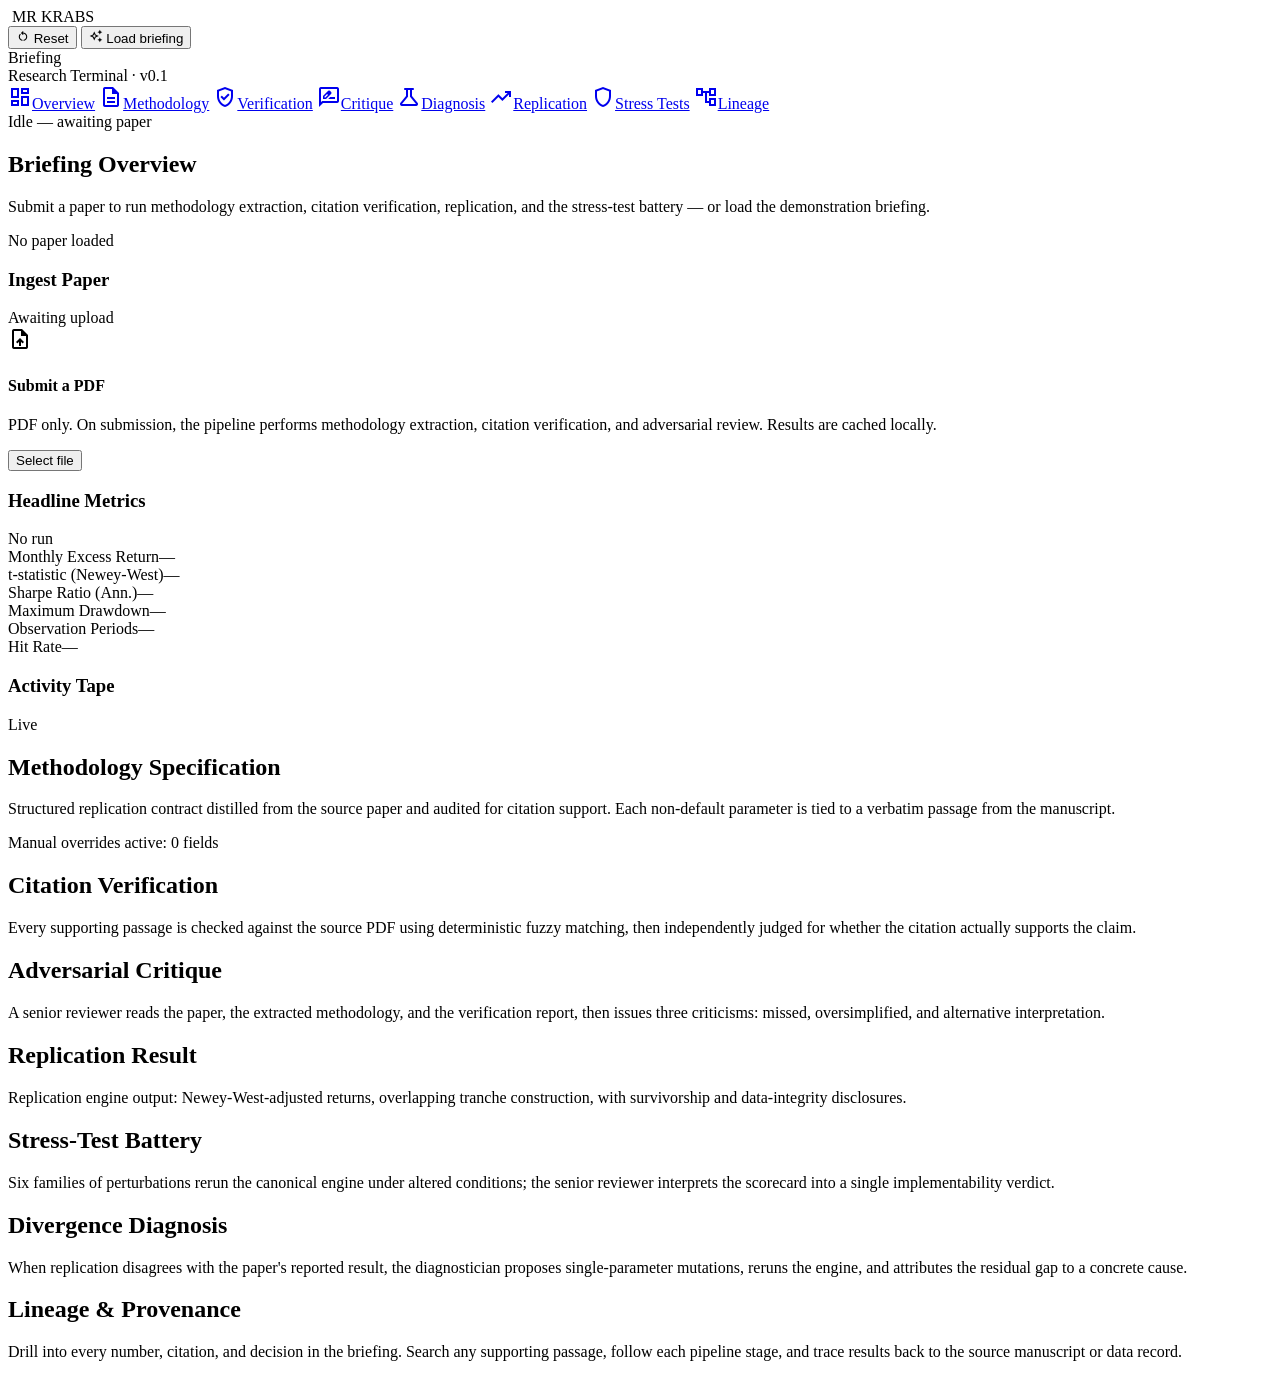
==== app/static/index.html @ 86809bd8 "Brand: rename to MR KRABS, inline logo with transparent backdrop - Renamed the topnav title from "Br" ====
<!DOCTYPE html>
<html class="dark" lang="en">
<head>
<meta charset="utf-8" />
<meta content="width=device-width, initial-scale=1.0" name="viewport" />
<title>Bridgewater Replication Terminal</title>
<link rel="preconnect" href="https://fonts.googleapis.com" />
<link rel="preconnect" href="https://fonts.gstatic.com" crossorigin />
<link href="https://fonts.googleapis.com/css2?family=Inter:wght@400;500;600;700&display=swap" rel="stylesheet" />
<link href="https://fonts.googleapis.com/css2?family=Material+Symbols+Outlined:wght,FILL@100..700,0..1&display=swap" rel="stylesheet" />
<link rel="stylesheet" href="/static/styles.css" />
</head>
<body>
<!-- Top nav -->
<nav class="topnav">
  <div class="brand">
    <img class="brand-logo" src="/static/logo.png" alt="" aria-hidden="true" />
    <span>MR KRABS</span>
  </div>
  <div class="topnav-right">
    <span class="verdict" id="verdict-badge" hidden></span>
    <button class="btn-ghost" id="reset-btn" title="Reset">
      <span class="material-symbols-outlined" style="font-size:14px;">restart_alt</span>
      Reset
    </button>
    <button class="btn-ghost" id="demo-btn">
      <span class="material-symbols-outlined" style="font-size:14px;">auto_awesome</span>
      Load briefing
    </button>
  </div>
</nav>

<!-- Phase 5 polish — pipeline progress stepper -->
<div class="pipeline-stepper" id="pipeline-stepper" hidden>
  <span class="ps-step" data-stage="parse" data-state="pending"><span class="ps-icon"></span>Ingest</span><span class="ps-arrow">›</span>
  <span class="ps-step" data-stage="a1" data-state="pending"><span class="ps-icon"></span>Methodology</span><span class="ps-arrow">›</span>
  <span class="ps-step" data-stage="a2" data-state="pending"><span class="ps-icon"></span>Verify</span><span class="ps-arrow">›</span>
  <span class="ps-step" data-stage="a3" data-state="pending"><span class="ps-icon"></span>Review</span><span class="ps-arrow">›</span>
  <span class="ps-step" data-stage="b" data-state="pending"><span class="ps-icon"></span>Data Map</span><span class="ps-arrow">›</span>
  <span class="ps-step" data-stage="engine" data-state="pending"><span class="ps-icon"></span>Backtest</span><span class="ps-arrow">›</span>
  <span class="ps-step" data-stage="d2" data-state="pending"><span class="ps-icon"></span>Diagnose</span><span class="ps-arrow">›</span>
  <span class="ps-step" data-stage="battery" data-state="pending"><span class="ps-icon"></span>Stress Battery</span><span class="ps-arrow">›</span>
  <span class="ps-step" data-stage="d3" data-state="pending"><span class="ps-icon"></span>CIO Verdict</span>
  <span class="ps-collapsed" id="ps-collapsed" hidden></span>
</div>

<!-- Phase 5 — Headline verdict strip (above tabs, always visible once loaded) -->
<section class="verdict-strip" id="verdict-strip" hidden>
  <div class="vs-header">
    <div class="vs-paper">
      <h2 id="vs-paper-title">—</h2>
      <span class="vs-confidence" id="vs-confidence">confidence: —</span>
    </div>
    <button class="vs-dbt-btn" id="vs-dbt-toggle" hidden type="button">
      <span class="material-symbols-outlined" style="font-size:16px;">science</span>
      <span id="vs-dbt-label">Generalization (DBT 1985)</span>
    </button>
  </div>
  <div class="vs-columns">
    <div class="vs-col vs-col-claim">
      <div class="vs-label">Paper Reported Result</div>
      <div>
        <span class="vs-value" id="vs-claim-value">—</span>
        <span class="vs-tstat" id="vs-claim-tstat">—</span>
      </div>
      <div class="vs-loc" id="vs-claim-loc">—</div>
    </div>
    <div class="vs-divider" aria-hidden="true">vs</div>
    <div class="vs-col vs-col-verdict" id="vs-col-verdict">
      <div class="vs-label">Implementable Alpha</div>
      <div>
        <span class="vs-value" id="vs-impl-value">—</span>
        <span class="vs-tstat" id="vs-impl-tstat">—</span>
        <span class="vs-tag-row"><span class="vs-tag" id="vs-tag">—</span></span>
        <span class="vs-why" id="vs-why" tabindex="0" role="button">Rationale</span>
      </div>
    </div>
  </div>
  <div class="vs-windows">
    <span class="vs-w-item"><span class="vs-w-label">Paper Window</span><span id="vs-paper-window">—</span></span>
    <span class="vs-w-sep"></span>
    <span class="vs-w-item"><span class="vs-w-label">Replication Window</span><span id="vs-engine-window">—</span></span>
    <span class="vs-w-sep"></span>
    <span class="vs-w-item"><span class="vs-w-label">Attribution</span><span id="vs-gap-attr">—</span></span>
  </div>
  <div class="vs-summary" id="vs-summary"></div>
  <div class="vs-why-popover" id="vs-why-popover" hidden></div>
</section>

<!-- DBT side panel (slides in from right when triggered) -->
<aside class="dbt-panel" id="dbt-panel" hidden>
  <div class="dbt-panel-head">
    <div>
      <h3 id="dbt-paper-title">Generalization test</h3>
      <p class="sub" id="dbt-arch-summary">—</p>
    </div>
    <button class="btn-ghost" id="dbt-panel-close" type="button" aria-label="close">
      <span class="material-symbols-outlined">close</span>
    </button>
  </div>
  <div class="dbt-panel-body" id="dbt-panel-body">—</div>
</aside>

<div class="shell">
  <!-- Side nav -->
  <aside class="sidenav">
    <div class="sidenav-head">
      <div class="sidenav-title">Briefing</div>
      <div class="sidenav-sub">Research Terminal · v0.1</div>
    </div>
    <nav class="sidenav-links" id="sidenav-links">
      <a href="#" data-tab="overview" class="active"><span class="material-symbols-outlined">dashboard</span>Overview</a>
      <a href="#" data-tab="spec"><span class="material-symbols-outlined">description</span>Methodology</a>
      <a href="#" data-tab="verification"><span class="material-symbols-outlined">verified_user</span>Verification</a>
      <a href="#" data-tab="critique"><span class="material-symbols-outlined">rate_review</span>Critique</a>
      <a href="#" data-tab="diagnosis"><span class="material-symbols-outlined">science</span>Diagnosis</a>
      <a href="#" data-tab="backtest"><span class="material-symbols-outlined">trending_up</span>Replication</a>
      <a href="#" data-tab="robustness"><span class="material-symbols-outlined">shield</span>Stress Tests</a>
      <a href="#" data-tab="provenance"><span class="material-symbols-outlined">account_tree</span>Lineage</a>
    </nav>
    <div class="sidenav-foot">
      <div class="status-pill" id="status-pill">
        <span class="dot gray"></span>
        <span id="status-text">Idle — awaiting paper</span>
      </div>
    </div>
  </aside>

  <!-- Main -->
  <main class="canvas">
    <!-- OVERVIEW -->
    <section class="tab" data-tab="overview">
      <header class="page-head">
        <div>
          <h1>Briefing Overview</h1>
          <p class="sub">Submit a paper to run methodology extraction, citation verification, replication, and the stress-test battery — or load the demonstration briefing.</p>
        </div>
        <div class="head-meta">
          <span class="meta-pill" id="paper-title">No paper loaded</span>
        </div>
      </header>

      <div class="grid-12">
        <!-- Run config (dial panel) — hidden from the UI; DOM kept so the
             dial-form readers / seeders / wiring continue to no-op cleanly
             (applyDials defaults to A1's values, readPaperClaimOverride
             returns null). The auto-run-on-upload flow is the user-facing
             entry point; re-runs on previously uploaded papers go through
             the papers-list "Select" button. -->
        <div class="card col-12 runconfig-card" id="runconfig-card" style="display:none;">
          <div class="card-head runconfig-head" id="runconfig-head">
            <h3>Run config</h3>
            <div class="runconfig-head-right">
              <span class="chip" id="runconfig-chip"><span class="dot gray"></span>Defaults</span>
              <button class="btn-ghost runconfig-toggle" id="runconfig-toggle" type="button" aria-expanded="true" title="Collapse / expand">
                <span class="material-symbols-outlined chev" id="runconfig-chev">expand_less</span>
              </button>
            </div>
          </div>
          <div class="runconfig-body" id="runconfig-body">
            <p class="runconfig-intro">Override the extracted <span class="mono">ReplicationSpec</span> before the pipeline runs. Changes live-update the Spec tab; click <span class="mono">Run pipeline</span> to fire A1 → A2 → A3 → backtest → robustness → diagnosis on the selected paper.</p>

            <!-- Group 1: Universe -->
            <div class="runconfig-group">
              <div class="runconfig-group-head">Universe</div>
              <div class="runconfig-grid">
                <label class="dial dial-wide">
                  <span class="dial-label">universe.name <span class="dial-help" title="Stock universe (defeatbeta_yahoo, post-1994, survivorship-biased) vs. Ken French 6-factor portfolio universe (1973+, no survivorship). Use ken_french_factors for AQR-style streakiness papers and any paper whose cross-section is factor portfolios rather than individual stocks.">?</span></span>
                  <select id="dial-universe-name">
                    <option value="">(use A1's value)</option>
                    <option value="defeatbeta_all_equities">defeatbeta_all_equities (US stocks, 1994+)</option>
                    <option value="ken_french_factors">ken_french_factors (KF 6-factor zoo, 1973+)</option>
                  </select>
                </label>
                <label class="dial">
                  <span class="dial-label">universe.min_price <span class="dial-help" title="Excludes penny-stock noise; $5 is a common floor.">?</span></span>
                  <input type="number" id="dial-min-price" min="0" step="0.5" value="5" />
                </label>
                <label class="dial">
                  <span class="dial-label">start_date <span class="dial-help" title="Paper's original window. If the engine substitutes a different window because the paper predates the data panel, the Backtest tab will show the substitution.">?</span></span>
                  <input type="date" id="dial-start-date" />
                </label>
                <label class="dial">
                  <span class="dial-label">end_date <span class="dial-help" title="Paper's original window. If the engine substitutes a different window because the paper predates the data panel, the Backtest tab will show the substitution.">?</span></span>
                  <input type="date" id="dial-end-date" />
                </label>
                <div class="dial dial-wide">
                  <span class="dial-label">universe.exchanges <span class="dial-help" title="Yahoo panel lacks exchange tags; this is advisory — the engine falls back to the full US universe regardless, but a fidelity warning will appear.">?</span></span>
                  <div class="dial-checks" id="dial-exchanges">
                    <label><input type="checkbox" value="NYSE" /> NYSE</label>
                    <label><input type="checkbox" value="AMEX" /> AMEX</label>
                    <label><input type="checkbox" value="NASDAQ" /> NASDAQ</label>
                  </div>
                </div>
              </div>
            </div>

            <!-- Group 2: Methodology -->
            <div class="runconfig-group">
              <div class="runconfig-group-head">Methodology</div>
              <div class="runconfig-grid">
                <label class="dial">
                  <span class="dial-label">signal.lookback_months <span class="dial-help" title="JT grid.">?</span></span>
                  <select id="dial-lookback">
                    <option value="3">3</option>
                    <option value="6" selected>6</option>
                    <option value="9">9</option>
                    <option value="12">12</option>
                  </select>
                </label>
                <label class="dial">
                  <span class="dial-label">signal.skip_months <span class="dial-help" title="Panel A vs Panel B.">?</span></span>
                  <select id="dial-skip">
                    <option value="0" selected>0</option>
                    <option value="1">1</option>
                  </select>
                </label>
                <label class="dial">
                  <span class="dial-label">rebalance.holding_period_months</span>
                  <select id="dial-holding">
                    <option value="3">3</option>
                    <option value="6" selected>6</option>
                    <option value="9">9</option>
                    <option value="12">12</option>
                  </select>
                </label>
                <label class="dial">
                  <span class="dial-label">portfolio.n_buckets <span class="dial-help" title="Quintile / decile / vigintile.">?</span></span>
                  <select id="dial-buckets">
                    <option value="5">5</option>
                    <option value="10" selected>10</option>
                    <option value="20">20</option>
                  </select>
                </label>
                <div class="dial">
                  <span class="dial-label">portfolio.weighting</span>
                  <div class="dial-radios" id="dial-weighting">
                    <label><input type="radio" name="weighting" value="equal" checked /> equal</label>
                    <label><input type="radio" name="weighting" value="value" /> value</label>
                  </div>
                </div>
                <label class="dial">
                  <span class="dial-label">portfolio.long_bucket</span>
                  <input type="number" id="dial-long-bucket" min="1" max="10" value="10" />
                </label>
                <label class="dial">
                  <span class="dial-label">portfolio.short_bucket</span>
                  <input type="number" id="dial-short-bucket" min="1" max="10" value="1" />
                </label>
              </div>
            </div>

            <!-- Group 3: Execution -->
            <div class="runconfig-group">
              <div class="runconfig-group-head">Execution</div>
              <div class="runconfig-grid">
                <label class="dial">
                  <span class="dial-label">transaction_cost_bps <span class="dial-help" title="Sent at the request level (not on ReplicationSpec).">?</span></span>
                  <select id="dial-tcost">
                    <option value="0" selected>0</option>
                    <option value="5">5</option>
                    <option value="10">10</option>
                    <option value="25">25</option>
                    <option value="50">50</option>
                  </select>
                </label>
                <label class="dial">
                  <span class="dial-label">rebalance.execution_lag_days</span>
                  <select id="dial-lag">
                    <option value="0">0</option>
                    <option value="1" selected>1</option>
                    <option value="2">2</option>
                    <option value="5">5</option>
                    <option value="10">10</option>
                  </select>
                </label>
              </div>
            </div>

            <!-- Group 4: Misc -->
            <div class="runconfig-group">
              <div class="runconfig-group-head">Misc</div>
              <div class="runconfig-grid">
                <label class="dial dial-checkbox">
                  <input type="checkbox" id="dial-nyse-bp" />
                  <span class="dial-label">use_nyse_breakpoints <span class="dial-help" title="Paper-accurate breakpoints use NYSE-only; Yahoo lacks this tag so this is advisory/flag-only. Will show a fidelity note.">?</span></span>
                </label>
              </div>
            </div>

            <div class="runconfig-claim-override">
              <span class="dial-label" style="font-weight:600;">
                Paper headline (optional override)
                <span class="dial-help" title="When A1 cannot extract the paper's headline number — common for papers that report Sharpe ratios, regression alphas, or non-standard metrics — type the monthly long-short return and t-stat here. Without one, D2 has no comparison target and the verdict strip cannot claim 'implementable alpha vs paper'.">?</span>
              </span>
              <div class="runconfig-claim-row">
                <label>
                  monthly return
                  <input type="number" step="0.01" id="claim-override-return" placeholder="e.g. 0.95" />
                  <span class="unit">%/mo</span>
                </label>
                <label>
                  t-stat
                  <input type="number" step="0.01" id="claim-override-tstat" placeholder="e.g. 2.67" />
                </label>
                <label>
                  window
                  <input type="text" id="claim-override-window" placeholder="e.g. Jan 2004 – Dec 2023" />
                </label>
              </div>
            </div>

            <div class="runconfig-foot">
              <select class="runconfig-paper-select" id="runconfig-paper-select" title="Paper to run the pipeline on">
                <option value="">— no paper selected —</option>
              </select>
              <button class="btn-primary" id="run-pipeline-btn" type="button" disabled title="Upload or pick a paper first">
                <span class="material-symbols-outlined" style="font-size:16px;">play_arrow</span>
                Run pipeline
              </button>
            </div>
          </div>
        </div>

        <!-- Ingestion -->
        <div class="card col-8">
          <div class="card-head">
            <h3>Ingest Paper</h3>
            <span class="chip" id="ingest-chip"><span class="dot amber"></span>Awaiting upload</span>
          </div>
          <div class="dropzone" id="dropzone">
            <input type="file" id="file-input" accept=".pdf" hidden />
            <div class="dropzone-inner">
              <span class="material-symbols-outlined icon-big">upload_file</span>
              <h4>Submit a PDF</h4>
              <p>PDF only. On submission, the pipeline performs methodology extraction, citation verification, and adversarial review. Results are cached locally.</p>
              <button class="btn-primary" id="pick-btn">Select file</button>
            </div>
          </div>
          <div class="papers-list" id="papers-list"></div>
        </div>

        <!-- Live metrics -->
        <div class="col-4 col-stack">
          <div class="card">
            <div class="card-head">
              <h3>Headline Metrics</h3>
              <span class="chip" id="metric-chip"><span class="dot gray"></span>No run</span>
            </div>
            <div class="kpi-grid" id="kpi-grid">
              <div class="kpi"><label>Monthly Excess Return</label><span class="val" id="kpi-monthly">—</span></div>
              <div class="kpi"><label>t-statistic (Newey-West)</label><span class="val" id="kpi-tstat">—</span></div>
              <div class="kpi"><label>Sharpe Ratio (Ann.)</label><span class="val" id="kpi-sharpe">—</span></div>
              <div class="kpi"><label>Maximum Drawdown</label><span class="val" id="kpi-dd">—</span></div>
              <div class="kpi"><label>Observation Periods</label><span class="val" id="kpi-n">—</span></div>
              <div class="kpi"><label>Hit Rate</label><span class="val" id="kpi-hit">—</span></div>
            </div>
          </div>

          <div class="card">
            <div class="card-head">
              <h3>Activity Tape</h3>
              <span class="chip"><span class="dot green pulse"></span>Live</span>
            </div>
            <div class="log" id="log"></div>
          </div>
        </div>
      </div>
    </section>

    <!-- SPEC -->
    <section class="tab hidden" data-tab="spec">
      <header class="page-head">
        <div>
          <h1>Methodology Specification</h1>
          <p class="sub">Structured replication contract distilled from the source paper and audited for citation support. Each non-default parameter is tied to a verbatim passage from the manuscript.</p>
        </div>
        <div class="head-meta">
          <span class="meta-pill hidden" id="override-chip" title="Click to see overridden fields">Manual overrides active: 0 fields</span>
        </div>
      </header>
      <div id="spec-body"></div>
    </section>

    <!-- VERIFICATION -->
    <section class="tab hidden" data-tab="verification">
      <header class="page-head">
        <div>
          <h1>Citation Verification</h1>
          <p class="sub">Every supporting passage is checked against the source PDF using deterministic fuzzy matching, then independently judged for whether the citation actually supports the claim.</p>
        </div>
      </header>
      <div id="verification-body"></div>
    </section>

    <!-- CRITIQUE -->
    <section class="tab hidden" data-tab="critique">
      <header class="page-head">
        <div>
          <h1>Adversarial Critique</h1>
          <p class="sub">A senior reviewer reads the paper, the extracted methodology, and the verification report, then issues three criticisms: missed, oversimplified, and alternative interpretation.</p>
        </div>
      </header>
      <div id="critique-body"></div>
    </section>

    <!-- BACKTEST -->
    <section class="tab hidden" data-tab="backtest">
      <header class="page-head">
        <div>
          <h1>Replication Result</h1>
          <p class="sub">Replication engine output: Newey-West-adjusted returns, overlapping tranche construction, with survivorship and data-integrity disclosures.</p>
        </div>
      </header>
      <div id="backtest-body"></div>
    </section>

    <!-- ROBUSTNESS -->
    <section class="tab hidden" data-tab="robustness">
      <header class="page-head">
        <div>
          <h1>Stress-Test Battery</h1>
          <p class="sub">Six families of perturbations rerun the canonical engine under altered conditions; the senior reviewer interprets the scorecard into a single implementability verdict.</p>
        </div>
      </header>
      <div id="robustness-body"></div>
    </section>

    <!-- DIAGNOSIS -->
    <section class="tab hidden" data-tab="diagnosis">
      <header class="page-head">
        <div>
          <h1>Divergence Diagnosis</h1>
          <p class="sub">When replication disagrees with the paper's reported result, the diagnostician proposes single-parameter mutations, reruns the engine, and attributes the residual gap to a concrete cause.</p>
        </div>
      </header>
      <div id="diagnosis-body"></div>
    </section>

    <!-- LINEAGE (was: Provenance) -->
    <section class="tab hidden" data-tab="provenance">
      <header class="page-head">
        <div>
          <h1>Lineage &amp; Provenance</h1>
          <p class="sub">Drill into every number, citation, and decision in the briefing. Search any supporting passage, follow each pipeline stage, and trace results back to the source manuscript or data record.</p>
        </div>
      </header>
      <div id="provenance-body"></div>
    </section>
  </main>
</div>

<script src="/static/app.js"></script>
</body>
</html>
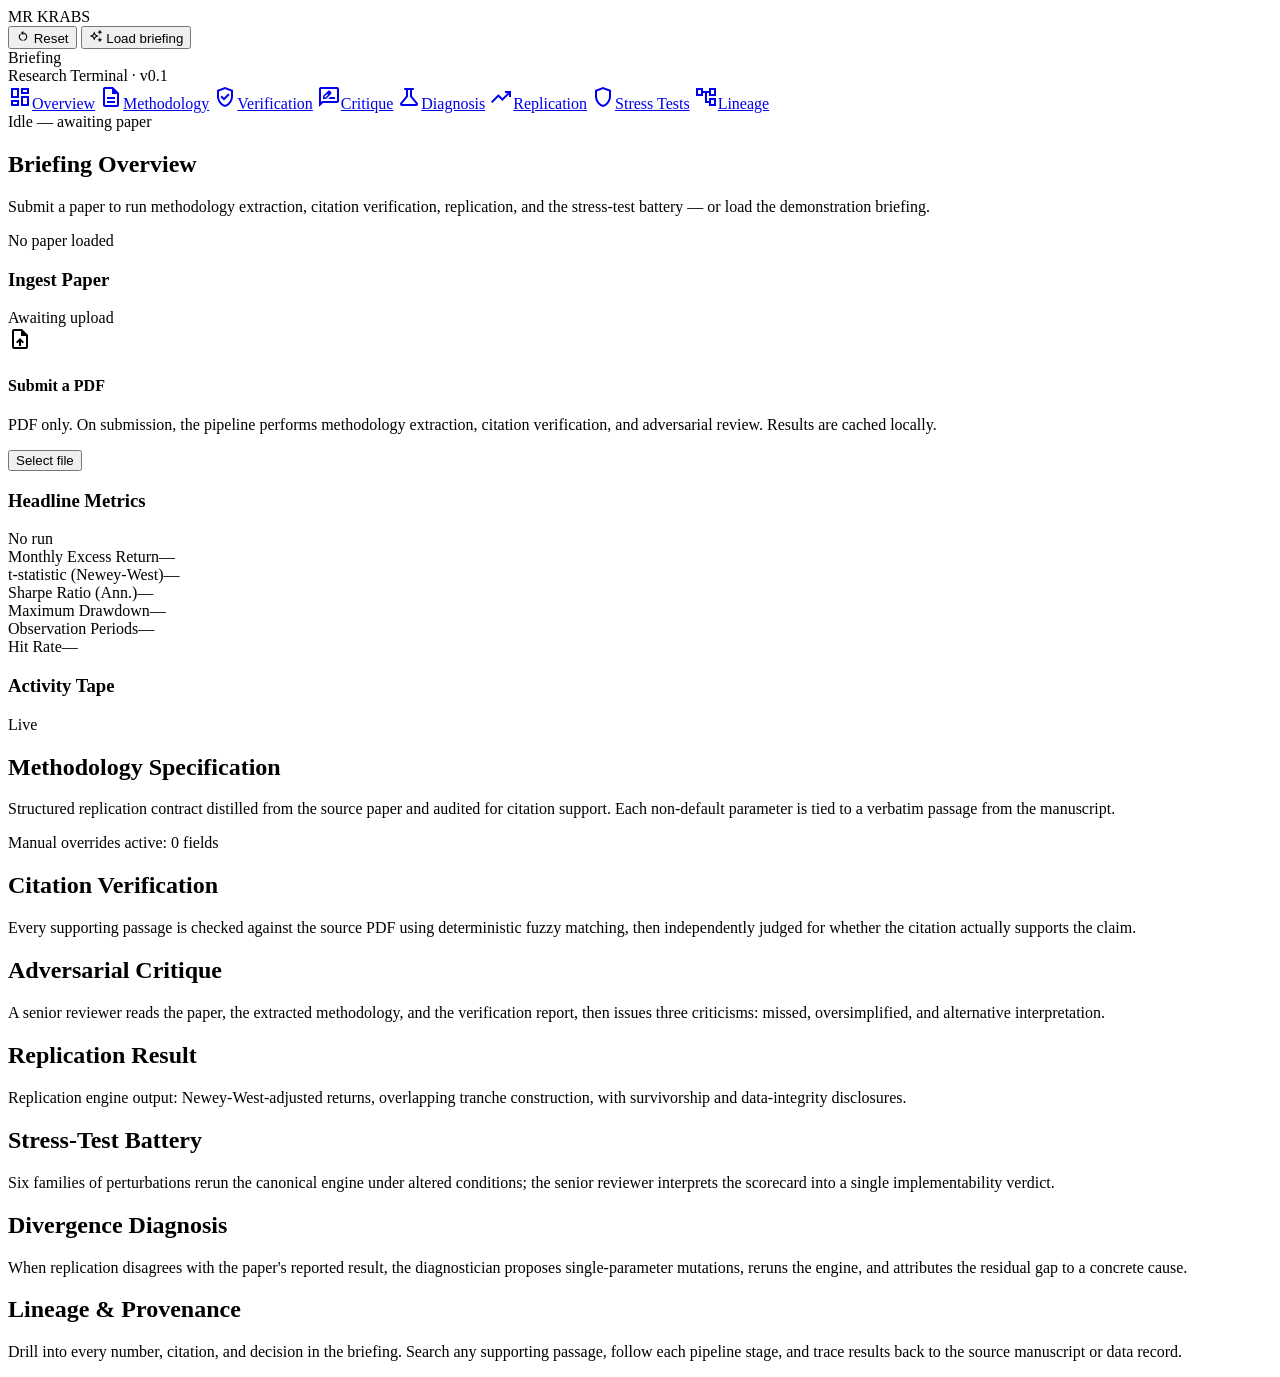
==== commit e83aa31b: "Brand: swap order — MR KRABS text on left, logo on right Co-Authored-By: Claude Opus 4.7 (1M context" ====
--- a/app/static/index.html
+++ b/app/static/index.html
@@ -14,8 +14,8 @@
 <!-- Top nav -->
 <nav class="topnav">
   <div class="brand">
+    <span>MR KRABS</span>
     <img class="brand-logo" src="/static/logo.png" alt="" aria-hidden="true" />
-    <span>MR KRABS</span>
   </div>
   <div class="topnav-right">
     <span class="verdict" id="verdict-badge" hidden></span>
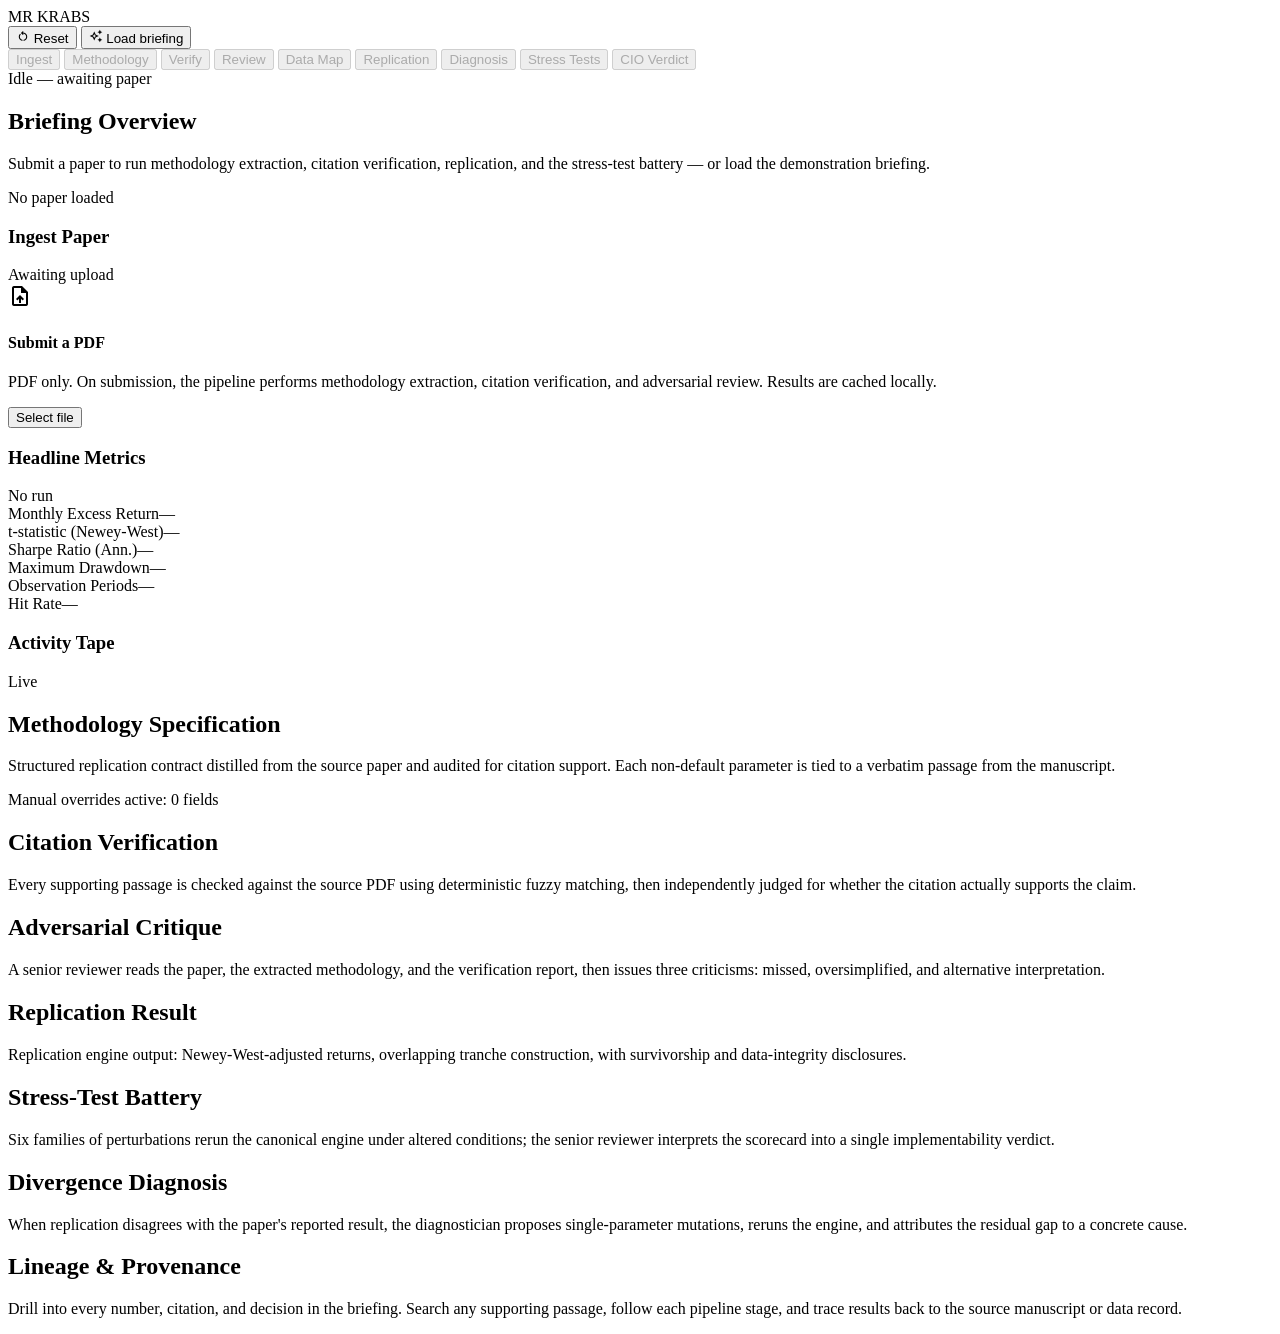
==== commit 0a8ebaf8: "Logo: pull cropped 1070x635 version into app/static + cache-bust src User cropped ./logo.png at the " ====
--- a/app/static/index.html
+++ b/app/static/index.html
@@ -15,7 +15,7 @@
 <nav class="topnav">
   <div class="brand">
     <span>MR KRABS</span>
-    <img class="brand-logo" src="/static/logo.png" alt="" aria-hidden="true" />
+    <img class="brand-logo" src="/static/logo.png?v=2" alt="" aria-hidden="true" />
   </div>
   <div class="topnav-right">
     <span class="verdict" id="verdict-badge" hidden></span>
@@ -30,18 +30,40 @@
   </div>
 </nav>
 
-<!-- Phase 5 polish — pipeline progress stepper -->
-<div class="pipeline-stepper" id="pipeline-stepper" hidden>
-  <span class="ps-step" data-stage="parse" data-state="pending"><span class="ps-icon"></span>Ingest</span><span class="ps-arrow">›</span>
-  <span class="ps-step" data-stage="a1" data-state="pending"><span class="ps-icon"></span>Methodology</span><span class="ps-arrow">›</span>
-  <span class="ps-step" data-stage="a2" data-state="pending"><span class="ps-icon"></span>Verify</span><span class="ps-arrow">›</span>
-  <span class="ps-step" data-stage="a3" data-state="pending"><span class="ps-icon"></span>Review</span><span class="ps-arrow">›</span>
-  <span class="ps-step" data-stage="b" data-state="pending"><span class="ps-icon"></span>Data Map</span><span class="ps-arrow">›</span>
-  <span class="ps-step" data-stage="engine" data-state="pending"><span class="ps-icon"></span>Backtest</span><span class="ps-arrow">›</span>
-  <span class="ps-step" data-stage="d2" data-state="pending"><span class="ps-icon"></span>Diagnose</span><span class="ps-arrow">›</span>
-  <span class="ps-step" data-stage="battery" data-state="pending"><span class="ps-icon"></span>Stress Battery</span><span class="ps-arrow">›</span>
-  <span class="ps-step" data-stage="d3" data-state="pending"><span class="ps-icon"></span>CIO Verdict</span>
-  <span class="ps-collapsed" id="ps-collapsed" hidden></span>
+<!-- Pipeline progress stepper — also serves as primary navigation.
+     Each step animates to "done" as its stage completes; once done, the
+     step becomes clickable and jumps to its corresponding report view.
+     Steps stay visible after pipeline completes — the user can revisit
+     any stage by clicking its box. The sidebar nav has been removed; this
+     stepper IS the navigation. -->
+<div class="pipeline-stepper" id="pipeline-stepper" role="navigation" aria-label="Pipeline stages">
+  <button class="ps-step" data-stage="parse" data-state="pending" type="button" disabled>
+    <span class="ps-icon"></span><span class="ps-label">Ingest</span>
+  </button>
+  <button class="ps-step" data-stage="a1" data-state="pending" type="button" disabled>
+    <span class="ps-icon"></span><span class="ps-label">Methodology</span>
+  </button>
+  <button class="ps-step" data-stage="a2" data-state="pending" type="button" disabled>
+    <span class="ps-icon"></span><span class="ps-label">Verify</span>
+  </button>
+  <button class="ps-step" data-stage="a3" data-state="pending" type="button" disabled>
+    <span class="ps-icon"></span><span class="ps-label">Review</span>
+  </button>
+  <button class="ps-step" data-stage="b" data-state="pending" type="button" disabled>
+    <span class="ps-icon"></span><span class="ps-label">Data Map</span>
+  </button>
+  <button class="ps-step" data-stage="engine" data-state="pending" type="button" disabled>
+    <span class="ps-icon"></span><span class="ps-label">Replication</span>
+  </button>
+  <button class="ps-step" data-stage="d2" data-state="pending" type="button" disabled>
+    <span class="ps-icon"></span><span class="ps-label">Diagnosis</span>
+  </button>
+  <button class="ps-step" data-stage="battery" data-state="pending" type="button" disabled>
+    <span class="ps-icon"></span><span class="ps-label">Stress Tests</span>
+  </button>
+  <button class="ps-step" data-stage="d3" data-state="pending" type="button" disabled>
+    <span class="ps-icon"></span><span class="ps-label">CIO Verdict</span>
+  </button>
 </div>
 
 <!-- Phase 5 — Headline verdict strip (above tabs, always visible once loaded) -->
@@ -102,29 +124,13 @@
 </aside>
 
 <div class="shell">
-  <!-- Side nav -->
-  <aside class="sidenav">
-    <div class="sidenav-head">
-      <div class="sidenav-title">Briefing</div>
-      <div class="sidenav-sub">Research Terminal · v0.1</div>
-    </div>
-    <nav class="sidenav-links" id="sidenav-links">
-      <a href="#" data-tab="overview" class="active"><span class="material-symbols-outlined">dashboard</span>Overview</a>
-      <a href="#" data-tab="spec"><span class="material-symbols-outlined">description</span>Methodology</a>
-      <a href="#" data-tab="verification"><span class="material-symbols-outlined">verified_user</span>Verification</a>
-      <a href="#" data-tab="critique"><span class="material-symbols-outlined">rate_review</span>Critique</a>
-      <a href="#" data-tab="diagnosis"><span class="material-symbols-outlined">science</span>Diagnosis</a>
-      <a href="#" data-tab="backtest"><span class="material-symbols-outlined">trending_up</span>Replication</a>
-      <a href="#" data-tab="robustness"><span class="material-symbols-outlined">shield</span>Stress Tests</a>
-      <a href="#" data-tab="provenance"><span class="material-symbols-outlined">account_tree</span>Lineage</a>
-    </nav>
-    <div class="sidenav-foot">
-      <div class="status-pill" id="status-pill">
-        <span class="dot gray"></span>
-        <span id="status-text">Idle — awaiting paper</span>
-      </div>
-    </div>
-  </aside>
+  <!-- Sidebar removed — pipeline-stepper above is the primary navigation.
+       The Lineage tab is reachable from the verdict-strip Rationale link
+       and from in-tab links; status pill moved to the top nav. -->
+  <div class="status-pill status-pill-floating" id="status-pill">
+    <span class="dot gray"></span>
+    <span id="status-text">Idle — awaiting paper</span>
+  </div>
 
   <!-- Main -->
   <main class="canvas">
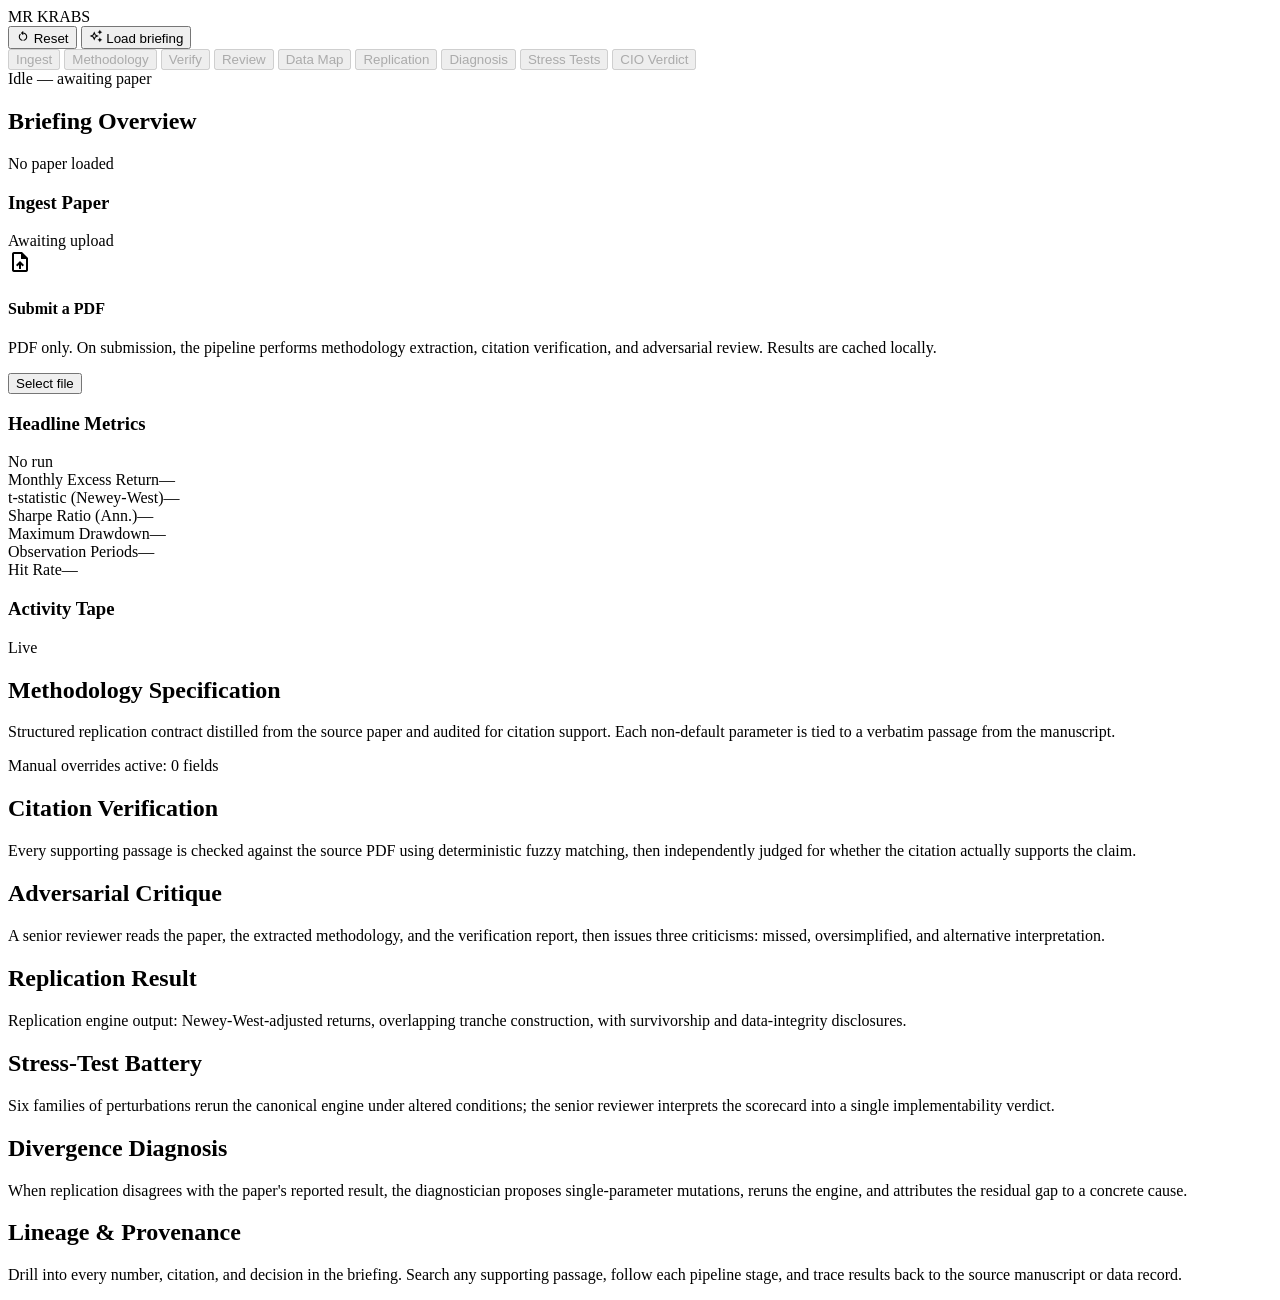
==== commit fad23ac8: "Hide cached-papers list from Overview tab Looked cluttered (filename + size + Run button per cached " ====
--- a/app/static/index.html
+++ b/app/static/index.html
@@ -139,7 +139,6 @@
       <header class="page-head">
         <div>
           <h1>Briefing Overview</h1>
-          <p class="sub">Submit a paper to run methodology extraction, citation verification, replication, and the stress-test battery — or load the demonstration briefing.</p>
         </div>
         <div class="head-meta">
           <span class="meta-pill" id="paper-title">No paper loaded</span>
@@ -342,8 +341,19 @@
               <p>PDF only. On submission, the pipeline performs methodology extraction, citation verification, and adversarial review. Results are cached locally.</p>
               <button class="btn-primary" id="pick-btn">Select file</button>
             </div>
-          </div>
-          <div class="papers-list" id="papers-list"></div>
+            <!-- Confirmation overlay: animates in when upload succeeds. -->
+            <div class="dropzone-confirm" id="dropzone-confirm" hidden>
+              <span class="material-symbols-outlined dz-check">check_circle</span>
+              <div class="dz-confirm-text">
+                <div class="dz-confirm-title" id="dz-confirm-title">Uploaded</div>
+                <div class="dz-confirm-sub" id="dz-confirm-sub">—</div>
+              </div>
+            </div>
+          </div>
+          <!-- Cached papers list — hidden from the UI to keep the Overview clean.
+               The DOM node stays so refreshPapers() can write to it without
+               null-deref'ing; nothing actually renders on screen. -->
+          <div class="papers-list" id="papers-list" style="display:none;"></div>
         </div>
 
         <!-- Live metrics -->
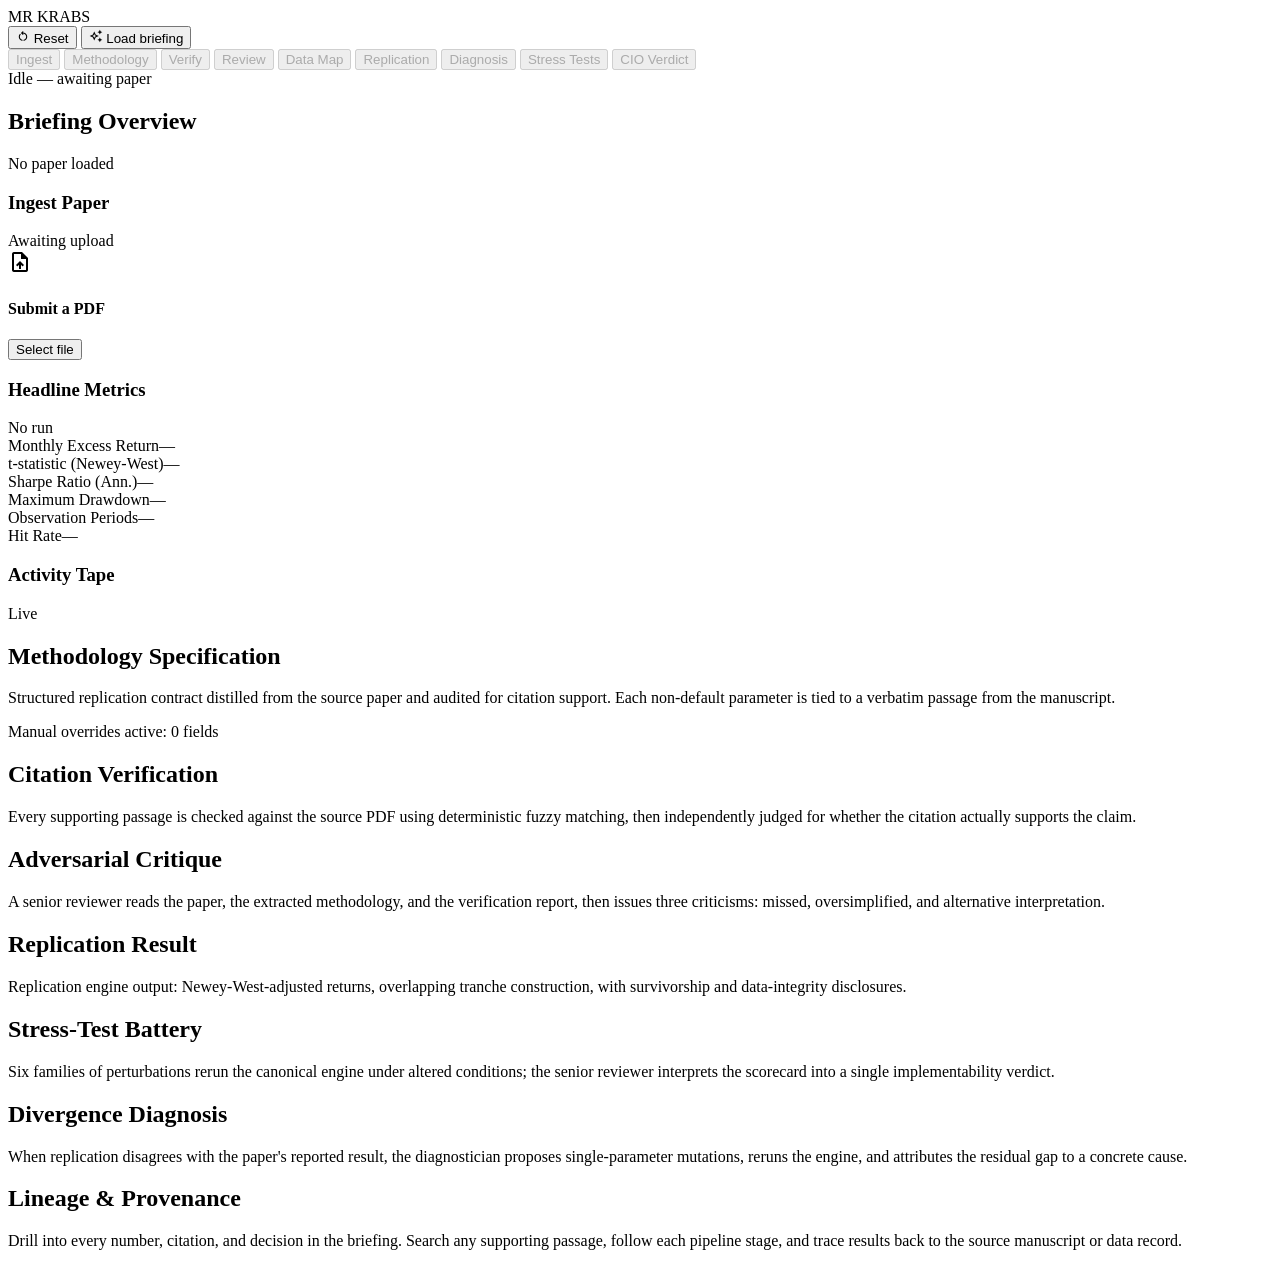
==== commit d191a99b: "Drop descriptive PDF blurb from dropzone — title + button only Co-Authored-By: Claude Opus 4.7 (1M c" ====
--- a/app/static/index.html
+++ b/app/static/index.html
@@ -338,7 +338,6 @@
             <div class="dropzone-inner">
               <span class="material-symbols-outlined icon-big">upload_file</span>
               <h4>Submit a PDF</h4>
-              <p>PDF only. On submission, the pipeline performs methodology extraction, citation verification, and adversarial review. Results are cached locally.</p>
               <button class="btn-primary" id="pick-btn">Select file</button>
             </div>
             <!-- Confirmation overlay: animates in when upload succeeds. -->
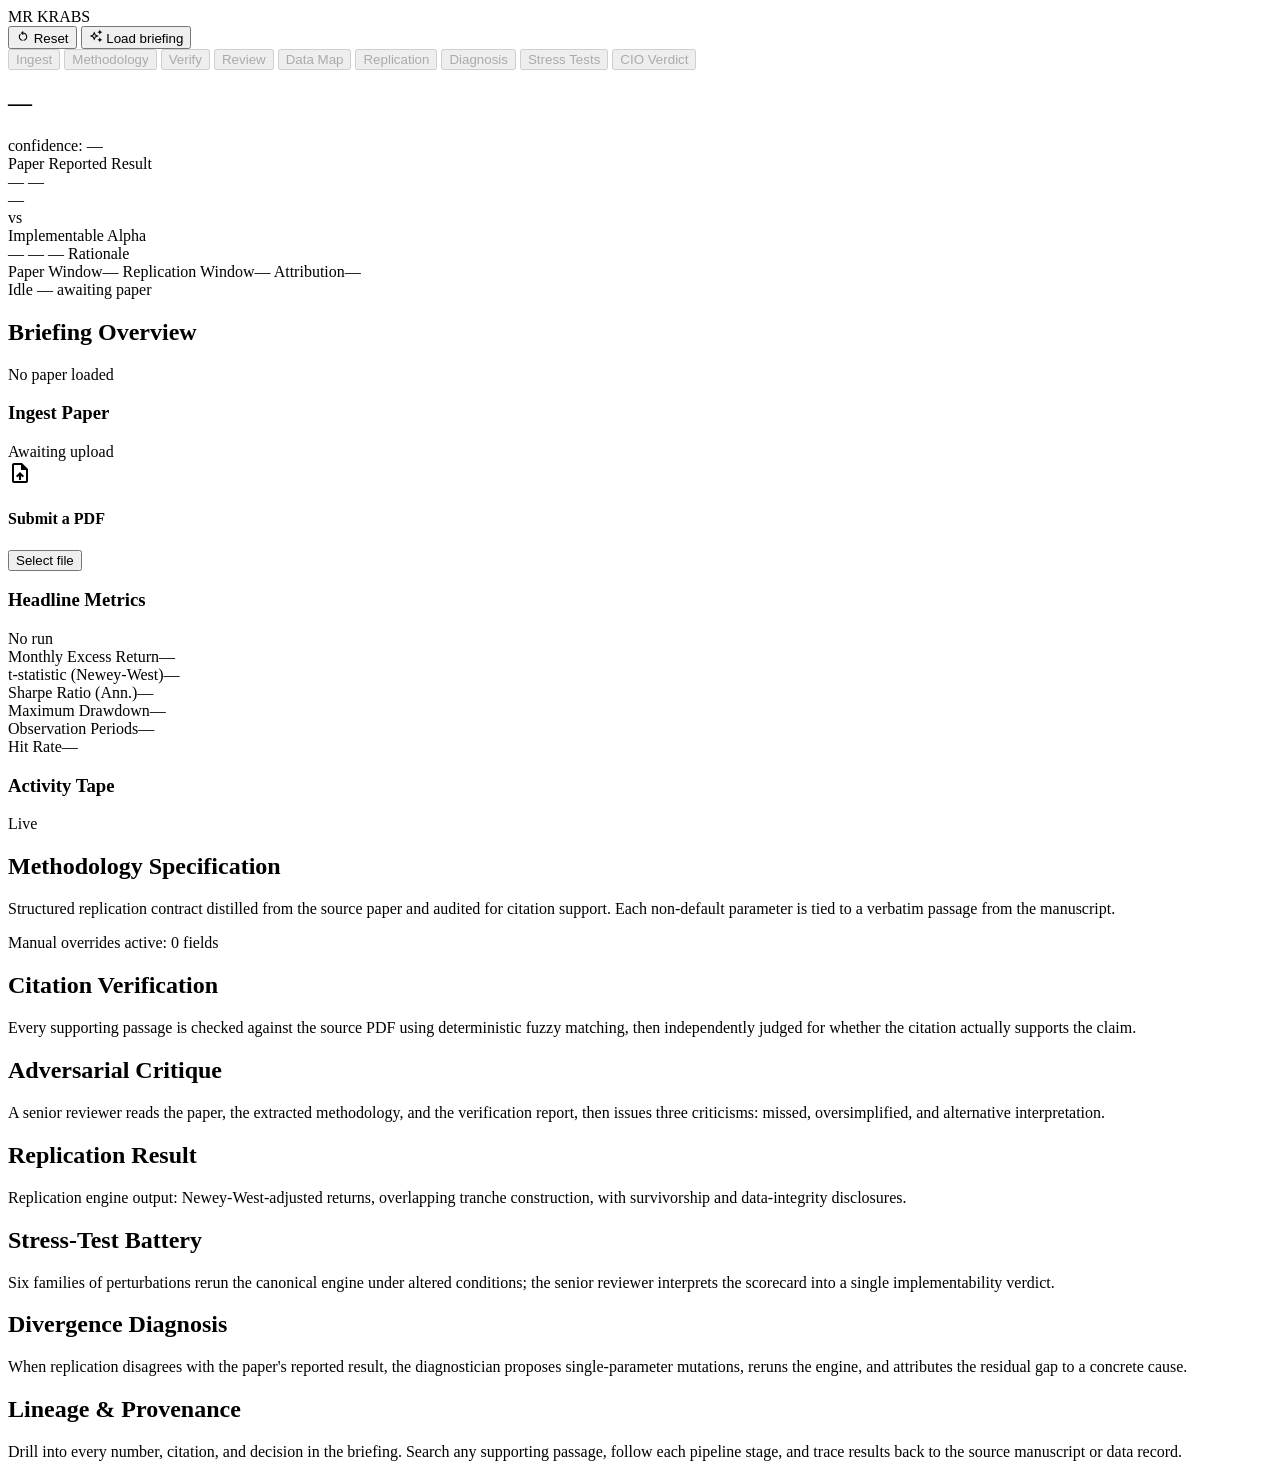
==== commit afb1417e: "Frontend redesign + statistical-test paper UX + VR validator loosening UI: - CIO summary strip stays" ====
--- a/app/static/index.html
+++ b/app/static/index.html
@@ -66,8 +66,10 @@
   </button>
 </div>
 
-<!-- Phase 5 — Headline verdict strip (above tabs, always visible once loaded) -->
-<section class="verdict-strip" id="verdict-strip" hidden>
+<!-- CIO summary strip — always visible. Value cells hold dashes until a
+     bundle loads; resetVerdictStrip() returns to the dash-placeholder
+     state instead of hiding the whole strip. -->
+<section class="verdict-strip" id="verdict-strip">
   <div class="vs-header">
     <div class="vs-paper">
       <h2 id="vs-paper-title">—</h2>
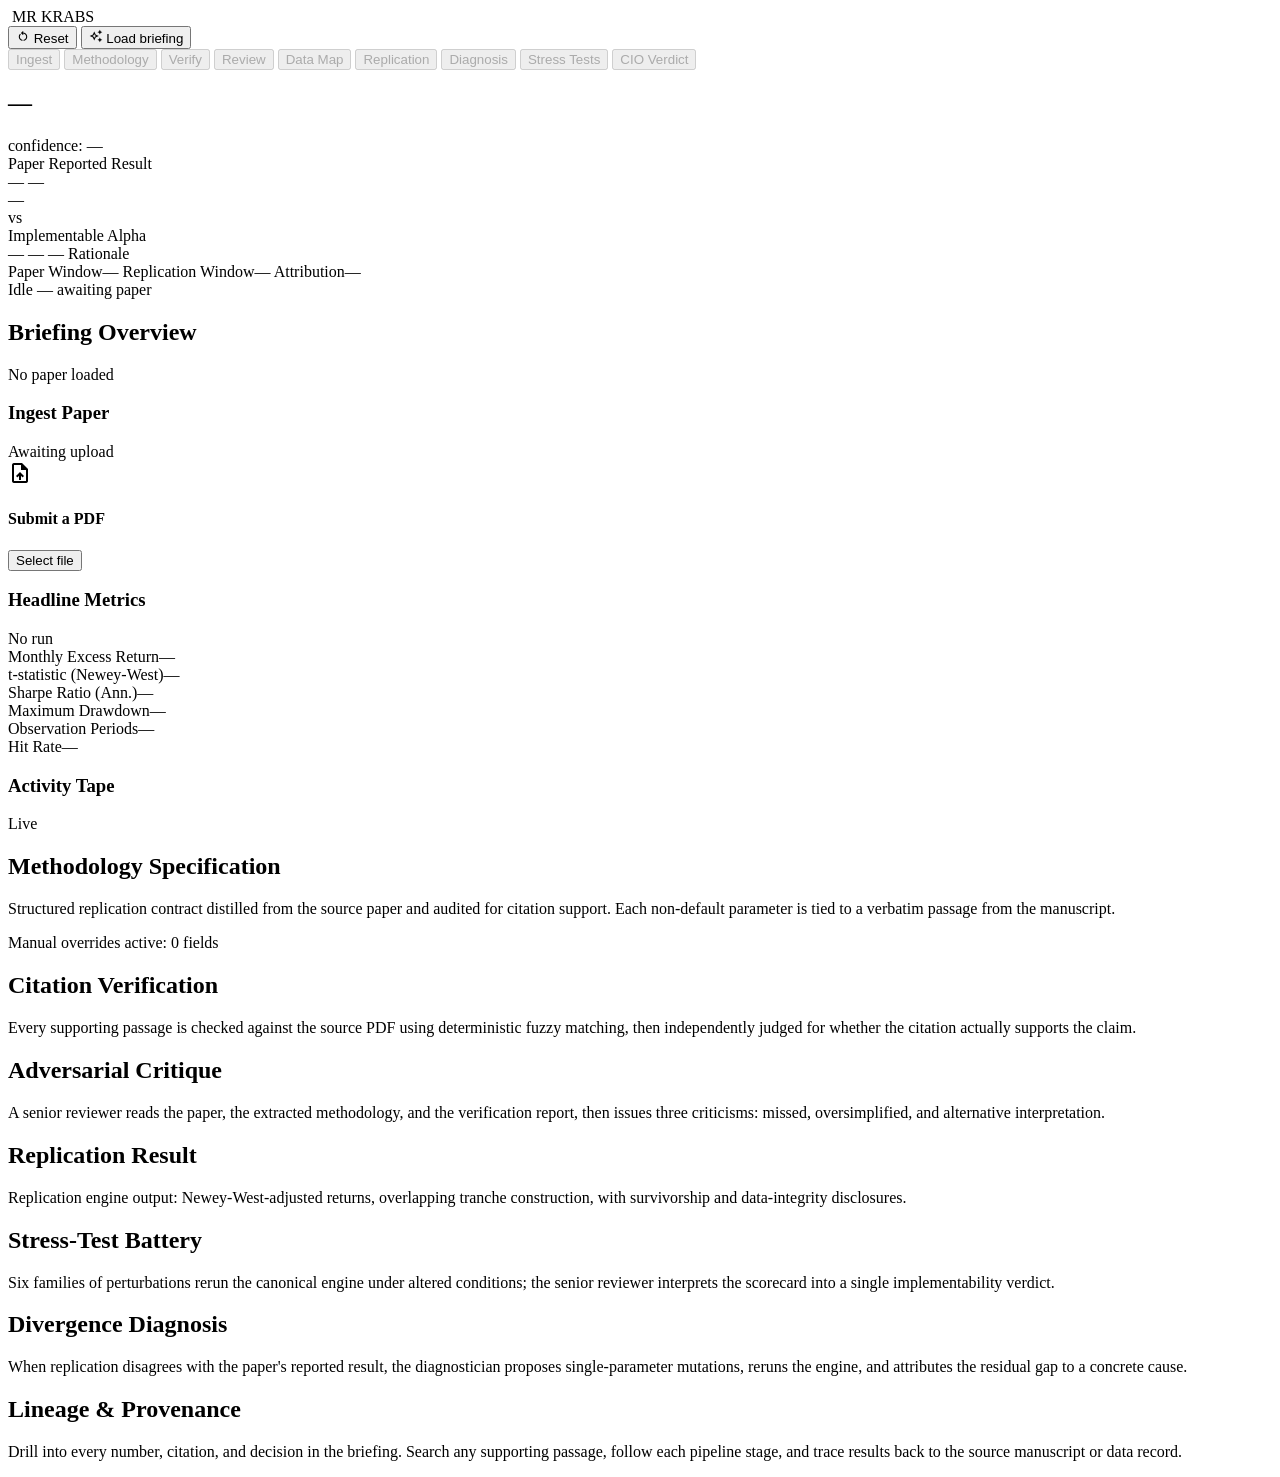
==== commit 321d7bef: "Brand: logo on left, MR KRABS on right Co-Authored-By: Claude Opus 4.7 (1M context) <noreply@anthrop" ====
--- a/app/static/index.html
+++ b/app/static/index.html
@@ -14,8 +14,8 @@
 <!-- Top nav -->
 <nav class="topnav">
   <div class="brand">
+    <img class="brand-logo" src="/static/logo.png?v=2" alt="" aria-hidden="true" />
     <span>MR KRABS</span>
-    <img class="brand-logo" src="/static/logo.png?v=2" alt="" aria-hidden="true" />
   </div>
   <div class="topnav-right">
     <span class="verdict" id="verdict-badge" hidden></span>
